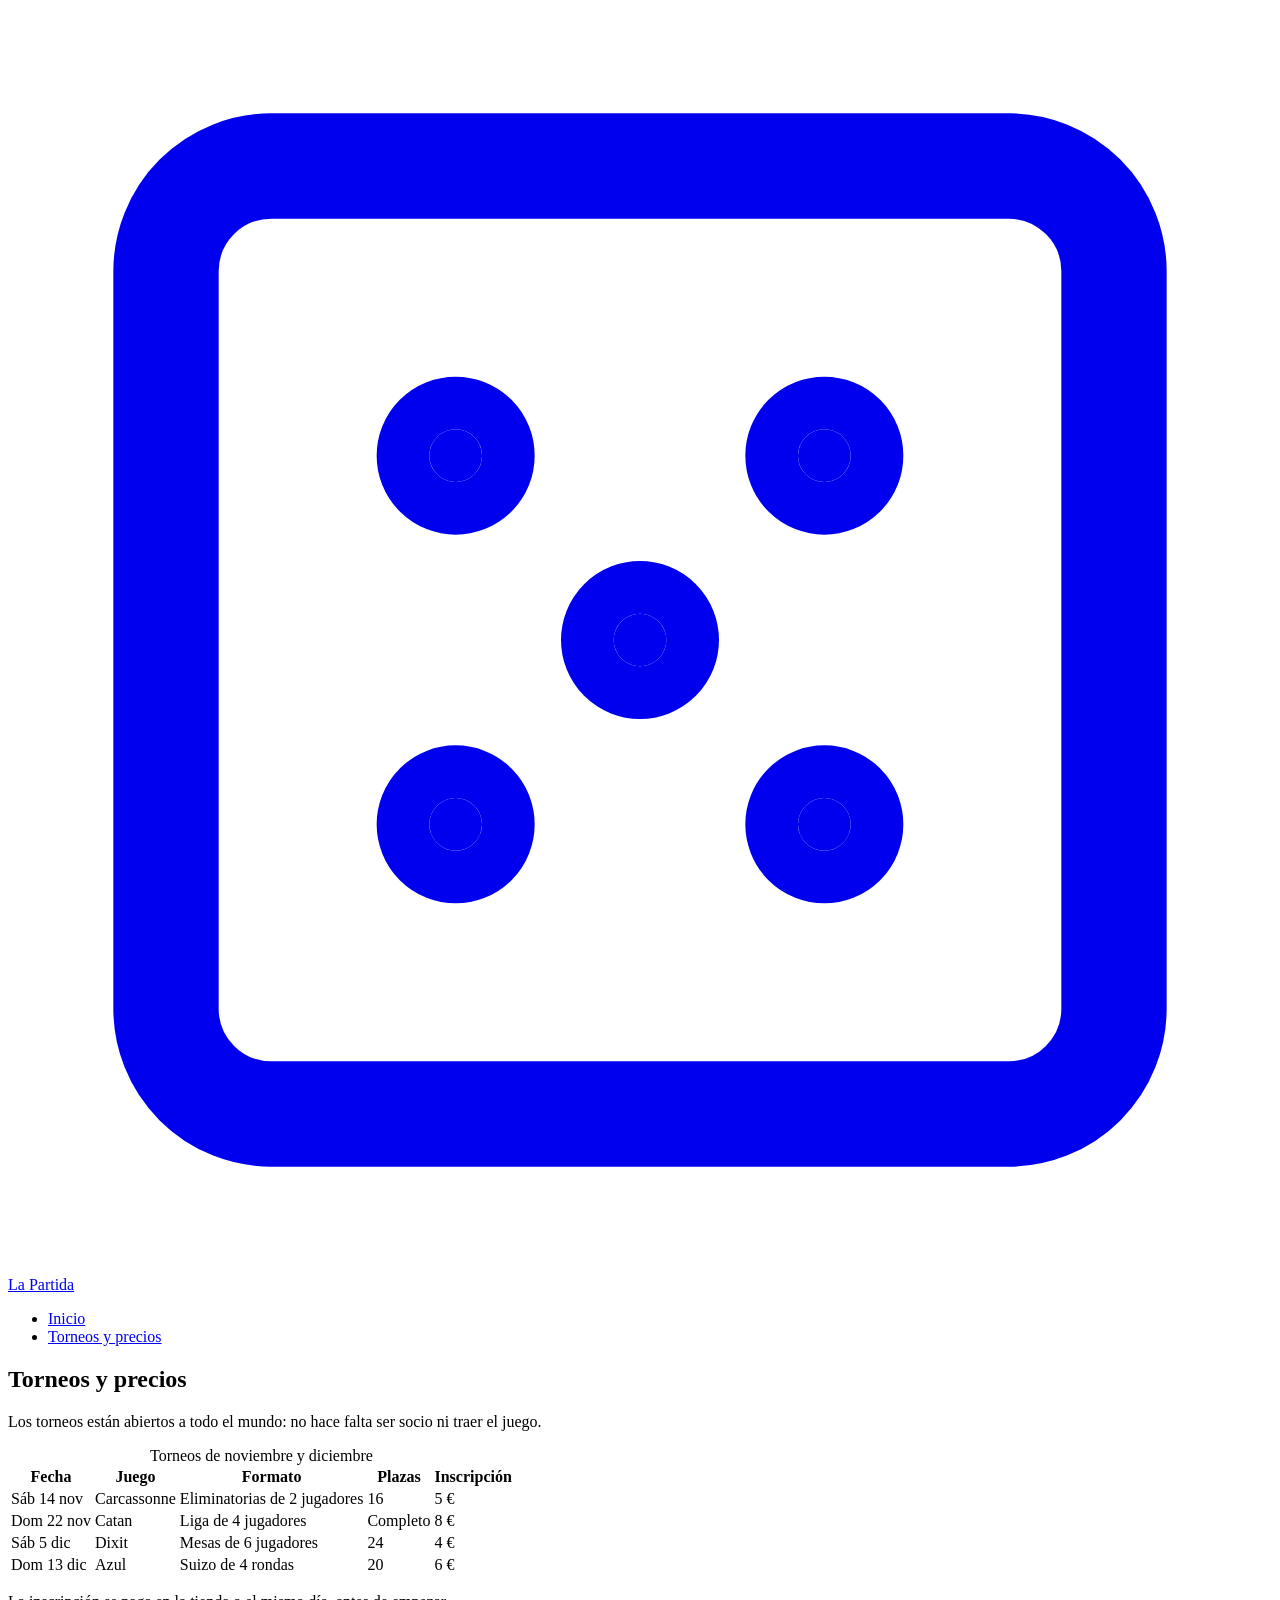
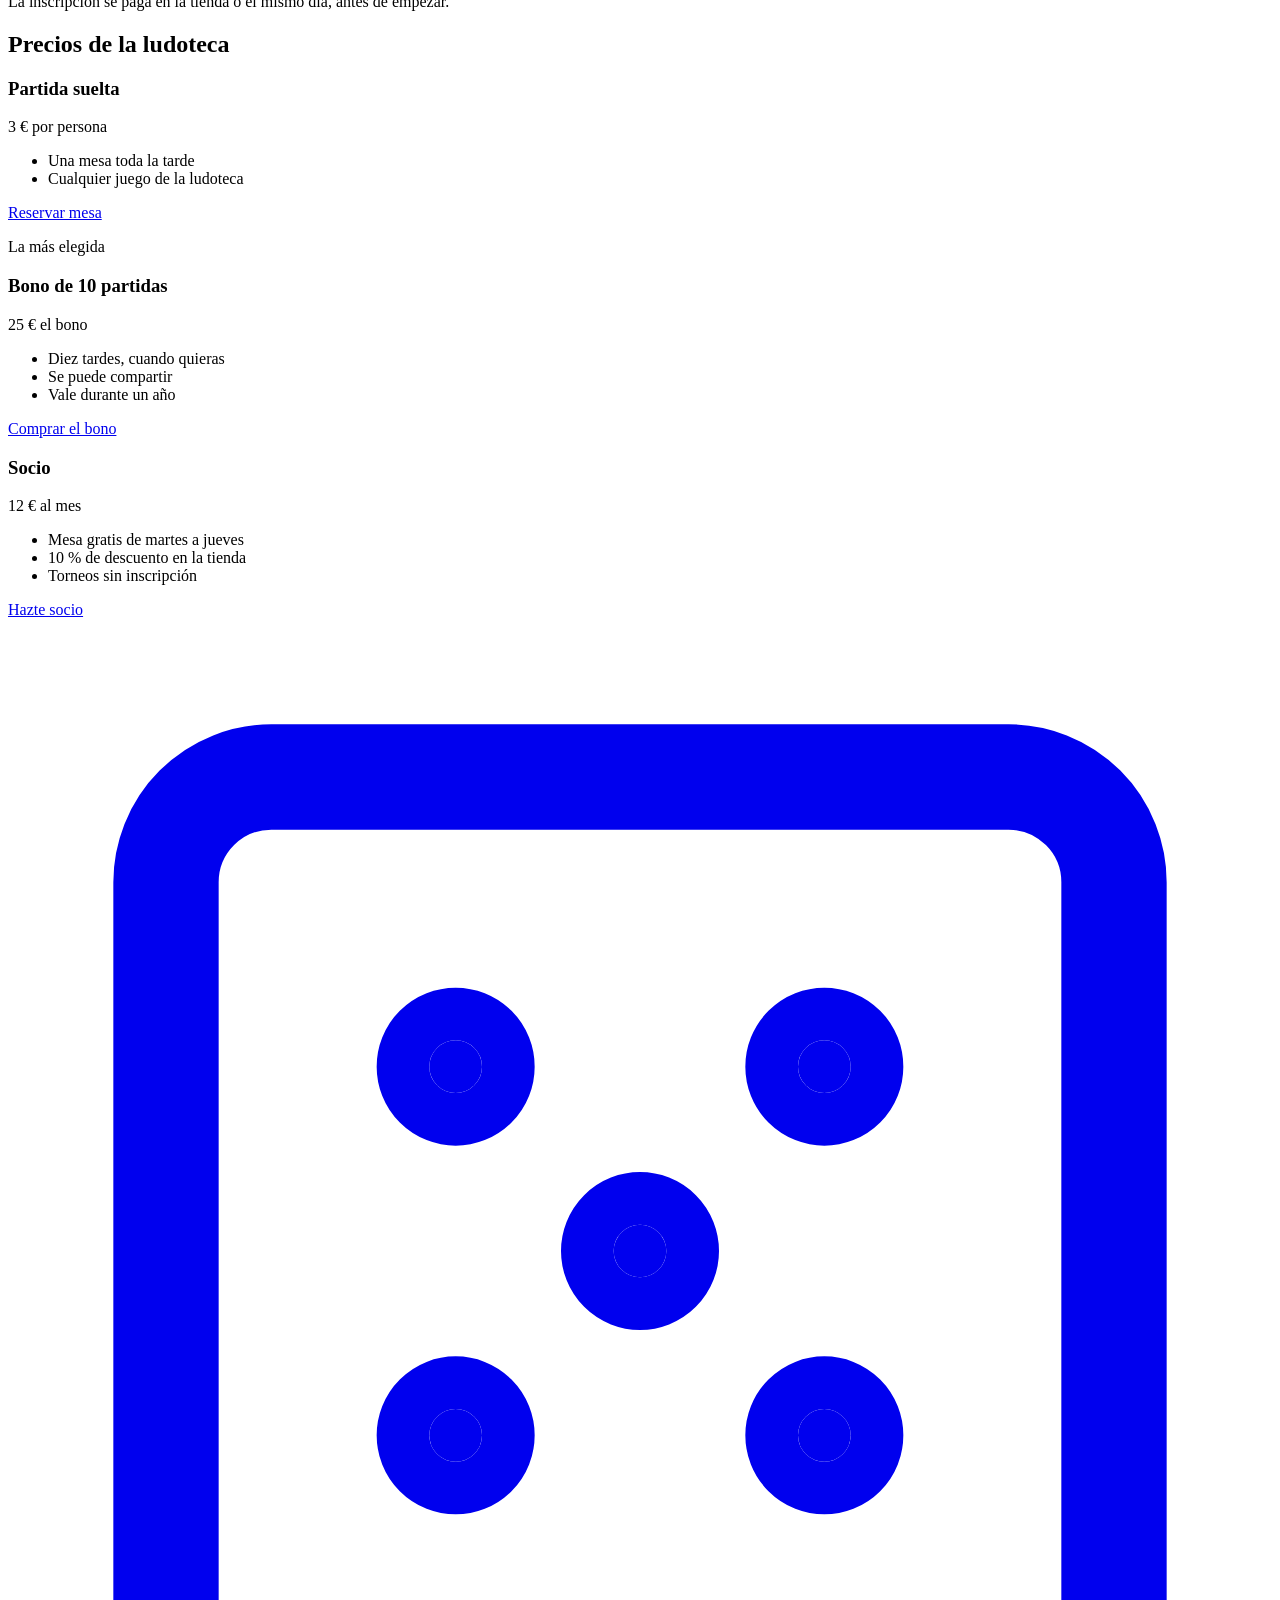
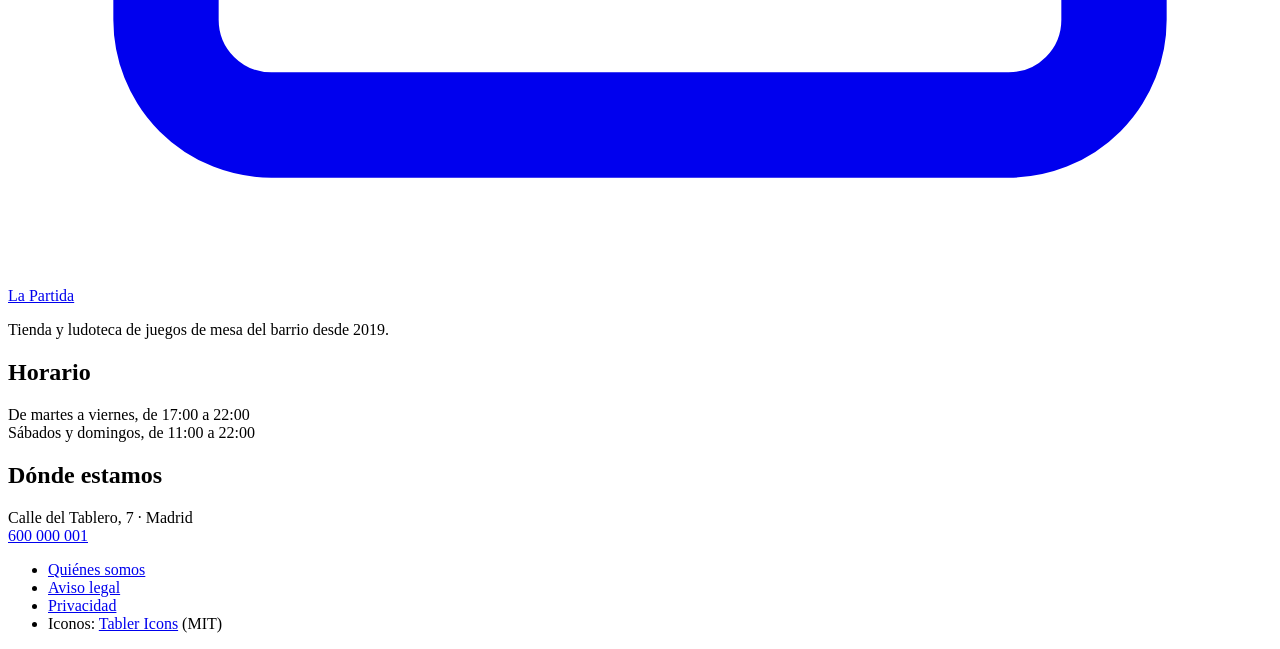
==== torneos.html @ a0c03cb7 "Creación de proyecto" ====
<!DOCTYPE html>
<html lang="es">

<head>
  <meta charset="UTF-8">
  <meta name="viewport" content="width=device-width, initial-scale=1">
  <title>Torneos y precios · La Partida</title>
  <link rel="preconnect" href="https://fonts.googleapis.com">
  <link rel="preconnect" href="https://fonts.gstatic.com" crossorigin>
  <link rel="stylesheet"
    href="https://fonts.googleapis.com/css2?family=Fredoka:wght@600&family=Nunito:wght@400;700&display=swap">
  <link rel="stylesheet" href="css/estilos.css">
  <link rel="stylesheet" href="css/impresion.css">
  <link rel="stylesheet" href="css/oscuro.css">
  <link rel="stylesheet" href="css/variables.css">
</head>

<body>
  <!-- Iconos de Tabler Icons (https://tabler.io/icons), licencia MIT -->
  <header class="cabecera">
    <div class="contenedor cabecera-contenido">
      <a class="logo" href="index.html">
        <svg viewBox="0 0 24 24" fill="none" stroke="currentColor" stroke-width="2" stroke-linecap="round"
          stroke-linejoin="round" aria-hidden="true">
          <path d="M3 3m0 2a2 2 0 0 1 2 -2h14a2 2 0 0 1 2 2v14a2 2 0 0 1 -2 2h-14a2 2 0 0 1 -2 -2z" />
          <circle cx="8.5" cy="8.5" r=".5" fill="currentColor" />
          <circle cx="15.5" cy="8.5" r=".5" fill="currentColor" />
          <circle cx="15.5" cy="15.5" r=".5" fill="currentColor" />
          <circle cx="8.5" cy="15.5" r=".5" fill="currentColor" />
          <circle cx="12" cy="12" r=".5" fill="currentColor" />
        </svg>
        La Partida
      </a>
      <nav class="menu" aria-label="Principal">
        <ul>
          <li><a href="index.html">Inicio</a></li>
          <li><a href="torneos.html" aria-current="page">Torneos y precios</a></li>
        </ul>
      </nav>
    </div>
  </header>

  <main>
    <section class="seccion">
      <div class="contenedor">
        <h1>Torneos y precios</h1>
        <p class="entradilla">Los torneos están abiertos a todo el mundo: no hace falta ser socio ni traer el juego.</p>
        <div class="tabla-desplazable" role="region" aria-label="Calendario de torneos" tabindex="0">
          <table class="tabla">
            <caption>Torneos de noviembre y diciembre</caption>
            <thead>
              <tr>
                <th scope="col">Fecha</th>
                <th scope="col">Juego</th>
                <th scope="col">Formato</th>
                <th scope="col" class="numero">Plazas</th>
                <th scope="col" class="numero">Inscripción</th>
              </tr>
            </thead>
            <tbody>
              <tr>
                <td>Sáb 14 nov</td>
                <td>Carcassonne</td>
                <td>Eliminatorias de 2 jugadores</td>
                <td class="numero">16</td>
                <td class="numero">5 €</td>
              </tr>
              <tr>
                <td>Dom 22 nov</td>
                <td>Catan</td>
                <td>Liga de 4 jugadores</td>
                <td class="numero"><span class="etiqueta etiqueta-completo">Completo</span></td>
                <td class="numero">8 €</td>
              </tr>
              <tr>
                <td>Sáb 5 dic</td>
                <td>Dixit</td>
                <td>Mesas de 6 jugadores</td>
                <td class="numero">24</td>
                <td class="numero">4 €</td>
              </tr>
              <tr>
                <td>Dom 13 dic</td>
                <td>Azul</td>
                <td>Suizo de 4 rondas</td>
                <td class="numero">20</td>
                <td class="numero">6 €</td>
              </tr>
            </tbody>
          </table>
        </div>
        <p class="texto-suave">La inscripción se paga en la tienda o el mismo día, antes de empezar.</p>
      </div>
    </section>

    <section class="seccion">
      <div class="contenedor">
        <h2>Precios de la ludoteca</h2>
        <div class="precios">
          <article class="precio">
            <h3>Partida suelta</h3>
            <p class="precio-importe">3 €<span class="precio-unidad"> por persona</span></p>
            <ul class="precio-lista">
              <li>Una mesa toda la tarde</li>
              <li>Cualquier juego de la ludoteca</li>
            </ul>
            <a class="boton boton-contorno" href="reserva.html">Reservar mesa</a>
          </article>
          <article class="precio precio-destacado">
            <p class="etiqueta etiqueta-esquina">La más elegida</p>
            <h3>Bono de 10 partidas</h3>
            <p class="precio-importe">25 €<span class="precio-unidad"> el bono</span></p>
            <ul class="precio-lista">
              <li>Diez tardes, cuando quieras</li>
              <li>Se puede compartir</li>
              <li>Vale durante un año</li>
            </ul>
            <a class="boton" href="reserva.html">Comprar el bono</a>
          </article>
          <article class="precio">
            <h3>Socio</h3>
            <p class="precio-importe">12 €<span class="precio-unidad"> al mes</span></p>
            <ul class="precio-lista">
              <li>Mesa gratis de martes a jueves</li>
              <li>10 % de descuento en la tienda</li>
              <li>Torneos sin inscripción</li>
            </ul>
            <a class="boton boton-contorno" href="hazte-socio.html">Hazte socio</a>
          </article>
        </div>
      </div>
    </section>
  </main>

  <footer class="pie">
    <div class="contenedor pie-contenido">
      <div class="pie-marca">
        <a class="logo" href="index.html">
          <svg viewBox="0 0 24 24" fill="none" stroke="currentColor" stroke-width="2" stroke-linecap="round"
            stroke-linejoin="round" aria-hidden="true">
            <path d="M3 3m0 2a2 2 0 0 1 2 -2h14a2 2 0 0 1 2 2v14a2 2 0 0 1 -2 2h-14a2 2 0 0 1 -2 -2z" />
            <circle cx="8.5" cy="8.5" r=".5" fill="currentColor" />
            <circle cx="15.5" cy="8.5" r=".5" fill="currentColor" />
            <circle cx="15.5" cy="15.5" r=".5" fill="currentColor" />
            <circle cx="8.5" cy="15.5" r=".5" fill="currentColor" />
            <circle cx="12" cy="12" r=".5" fill="currentColor" />
          </svg>
          La Partida
        </a>
        <p>Tienda y ludoteca de juegos de mesa del barrio desde 2019.</p>
      </div>
      <div class="pie-horario">
        <h2 class="pie-titulo">Horario</h2>
        <p>De martes a viernes, de 17:00 a 22:00<br>Sábados y domingos, de 11:00 a 22:00</p>
      </div>
      <div class="pie-contacto">
        <h2 class="pie-titulo">Dónde estamos</h2>
        <p>Calle del Tablero, 7 · Madrid<br>
          <a href="tel:+34600000001">600 000 001</a>
        </p>
      </div>
      <nav class="pie-enlaces" aria-label="Pie">
        <ul>
          <li><a href="quienes-somos.html">Quiénes somos</a></li>
          <li><a href="aviso-legal.html">Aviso legal</a></li>
          <li><a href="privacidad.html">Privacidad</a></li>
          <li>Iconos: <a href="https://tabler.io/icons">Tabler Icons</a> (MIT)</li>
        </ul>
      </nav>
    </div>
  </footer>
</body>

</html>
---- css/variables.css ----
:root {
    /* Colores de la marca */
    --color-primario: #5B2A86;
    --color-primario-oscuro: #40205F;
    --color-acento: #F2C14E
        /* Colores neutros */
        --color-fondo: #F7F4FB
}
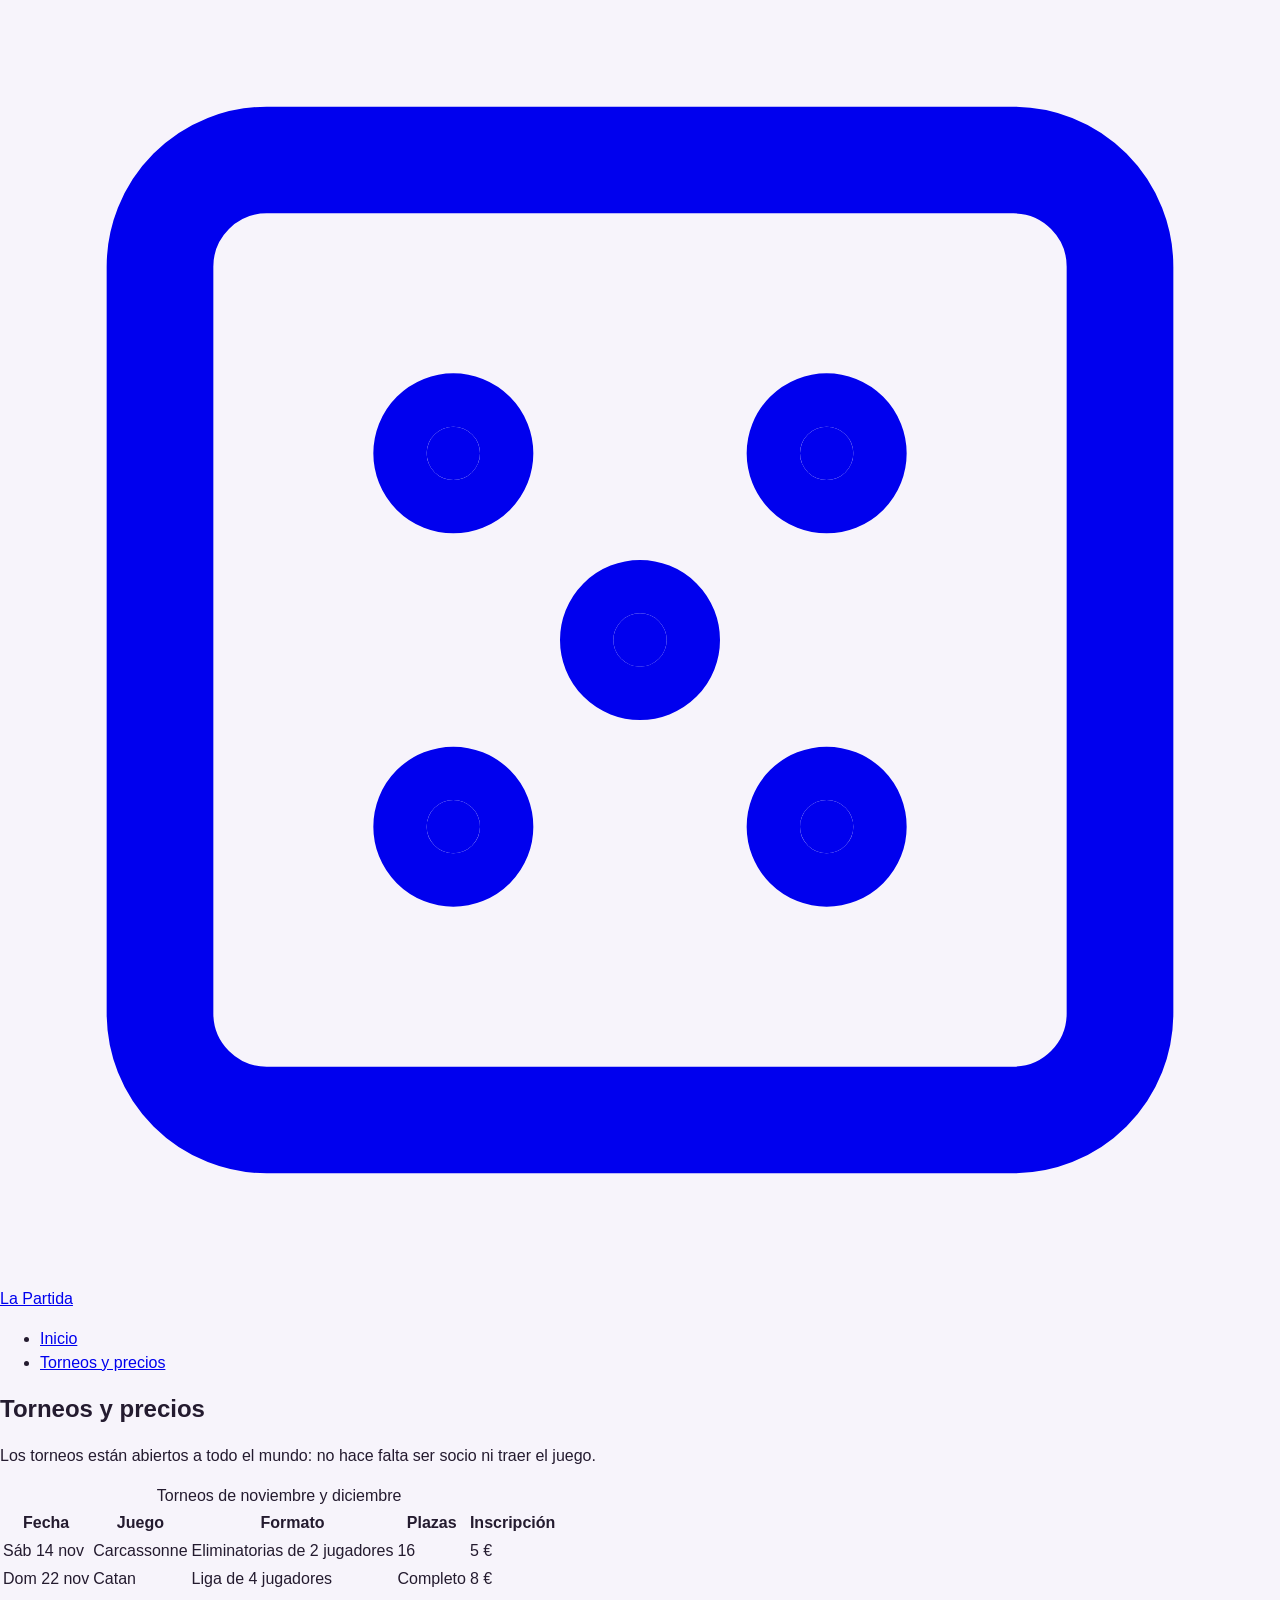
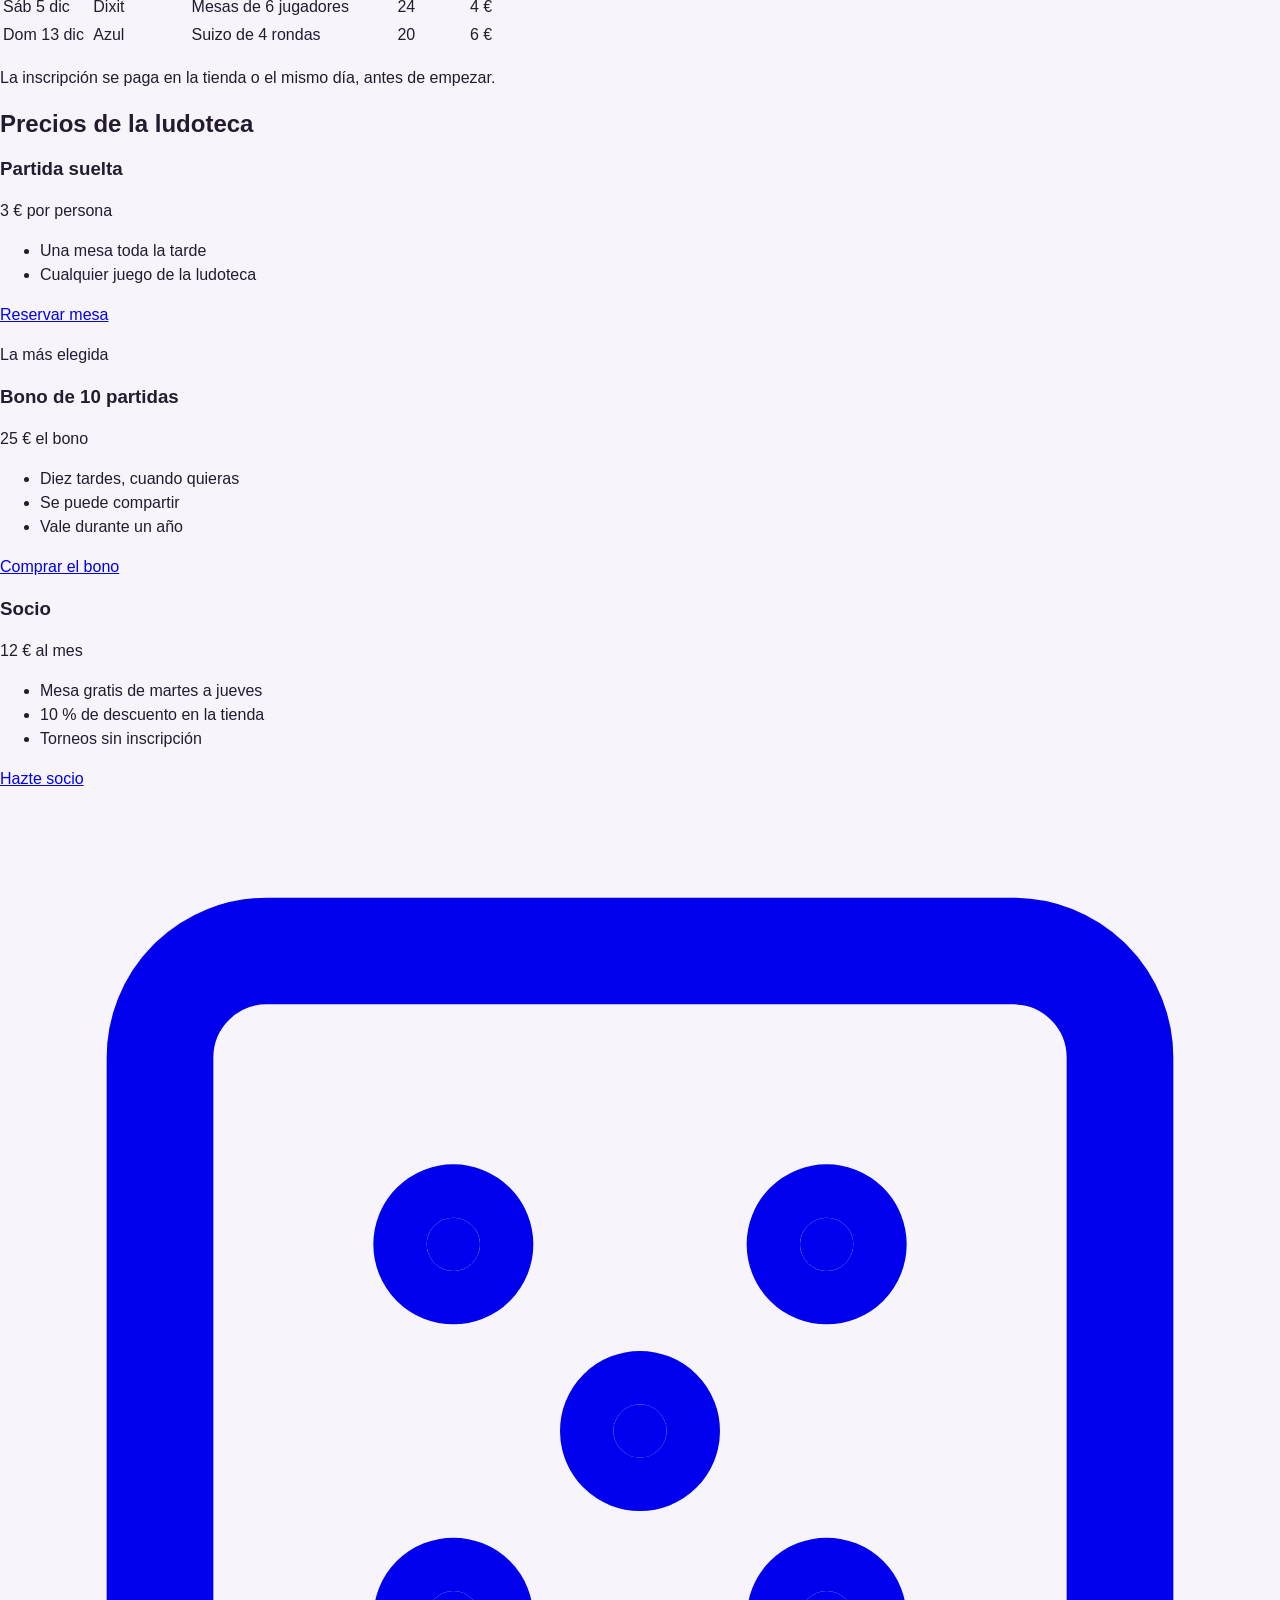
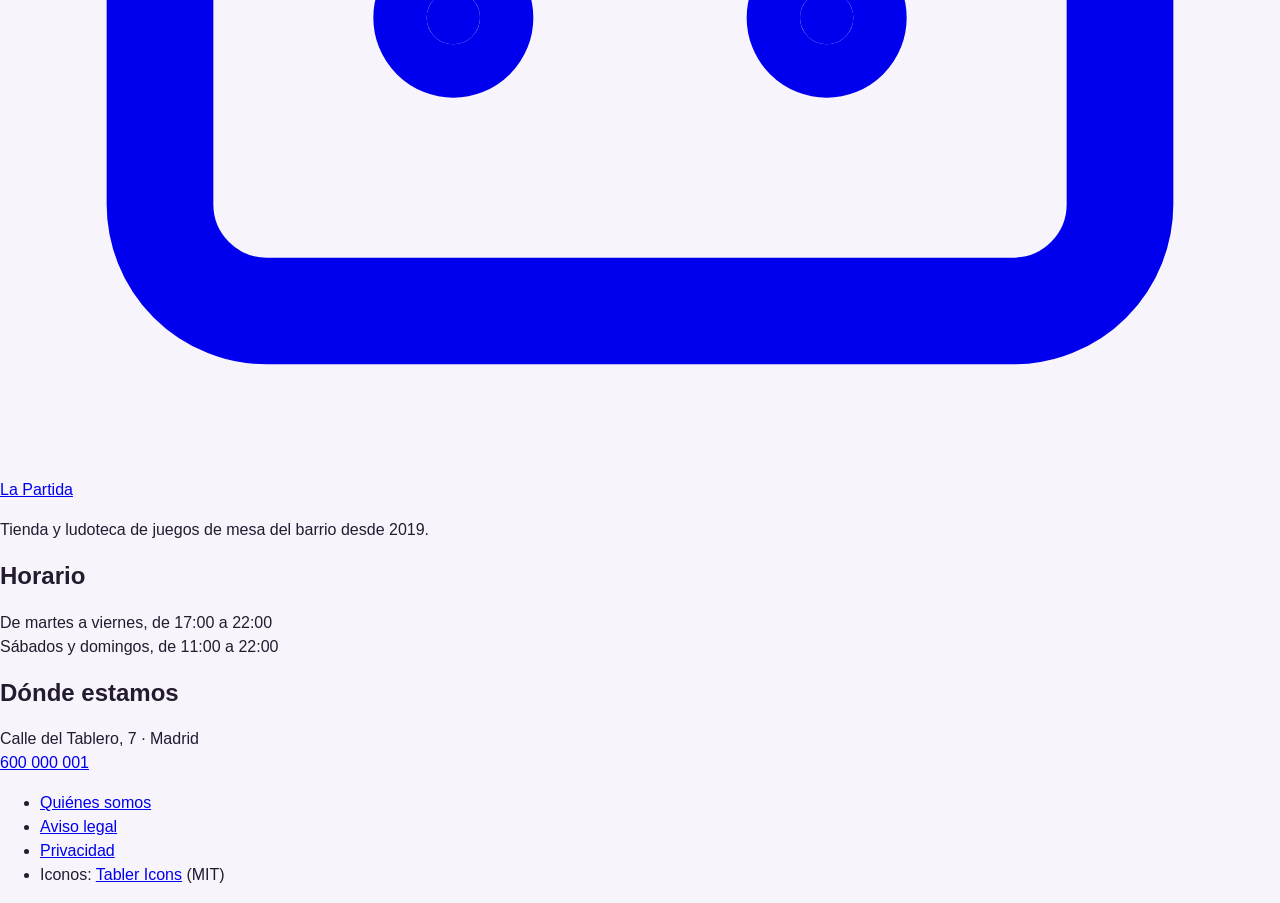
==== commit 36e60a57: "Hojas, variables y reset" ====
--- a/torneos.html
+++ b/torneos.html
@@ -9,10 +9,10 @@
   <link rel="preconnect" href="https://fonts.gstatic.com" crossorigin>
   <link rel="stylesheet"
     href="https://fonts.googleapis.com/css2?family=Fredoka:wght@600&family=Nunito:wght@400;700&display=swap">
+  <link rel="stylesheet" href="css/variables.css">
   <link rel="stylesheet" href="css/estilos.css">
+  <link rel="stylesheet" href="css/oscuro.css">
   <link rel="stylesheet" href="css/impresion.css">
-  <link rel="stylesheet" href="css/oscuro.css">
-  <link rel="stylesheet" href="css/variables.css">
 </head>
 
 <body>
--- a/css/variables.css
+++ b/css/variables.css
@@ -1,8 +1,22 @@
 :root {
-    /* Colores de la marca */
+    /* Colores principales */
     --color-primario: #5B2A86;
     --color-primario-oscuro: #40205F;
-    --color-acento: #F2C14E
-        /* Colores neutros */
-        --color-fondo: #F7F4FB
+    --color-acento: #F2C14E;
+
+    /* Fondos y superficies */
+    --color-fondo: #F7F4FB;
+    --color-superficie: #FFFFFF;
+
+    /* Textos */
+    --color-texto: #241B2F;
+    --color-texto-suave: #5F566B;
+    --color-texto-sobre-primario: #FFFFFF;
+    --color-texto-sobre-acento: #241B2F;
+
+    /* Bordes */
+    --color-borde-suave: #DCD5E5;
+
+    /* Enlaces */
+    --color-enlace: var(--color-primario);
 }
--- a/css/estilos.css
+++ b/css/estilos.css
@@ -0,0 +1,65 @@
+/* RESET Y ELEMENTOS */
+
+/* Cálculo de dimensiones */
+* {
+    box-sizing: border-box;
+}
+
+/* Estilos generales */
+body {
+    margin: 0;
+    padding: 0;
+
+    background-color: var(--color-fondo);
+    color: var(--color-texto);
+    font-family: "Nunito", sans-serif;
+    font-size: 16px;
+    line-height: 1.5;
+}
+
+/* Títulos */
+h1,
+h2,
+h3,
+h4,
+h5,
+h6 {
+    font-family: "Fredoka", sans-serif;
+    font-weight: 600;
+    line-height: 1.2;
+    color: var(--color-texto);
+}
+
+/* Párrafos */
+p {
+    font-family: "Nunito", sans-serif;
+    font-size: 16px;
+    line-height: 1.5;
+}
+
+/* Enlaces con foco */
+a:focus {
+    outline: 2px solid var(--color-texto);
+    outline-offset: 2px;
+}
+
+/* Foco de enlaces en el pie */
+.pie a:focus {
+    outline-color: #FFFFFF;
+}
+
+/* Imágenes */
+img {
+    max-width: 100%;
+    height: auto;
+    display: block;
+}
+
+
+/* COMPONENTES*/
+
+
+/* UTILIDADES*/
+
+
+/* MAQUETACIÓN*/
--- a/css/oscuro.css
+++ b/css/oscuro.css
@@ -0,0 +1,23 @@
+/* Tema oscuro: se activa según el sistema */
+@media screen and (prefers-color-scheme: dark) {
+    :root {
+        /* Fondos y superficies */
+        --color-fondo: #15111B;
+        --color-superficie: #211A2A;
+
+        /* Textos */
+        --color-texto: #EEE9F4;
+        --color-texto-suave: #B8AEC6;
+
+        /* Bordes */
+        --color-borde-suave: #3B3247;
+
+        /* Enlaces */
+        --color-enlace: #CBA6F0;
+    }
+
+    /* La sombra desaparece en tema oscuro */
+    * {
+        box-shadow: none;
+    }
+}
